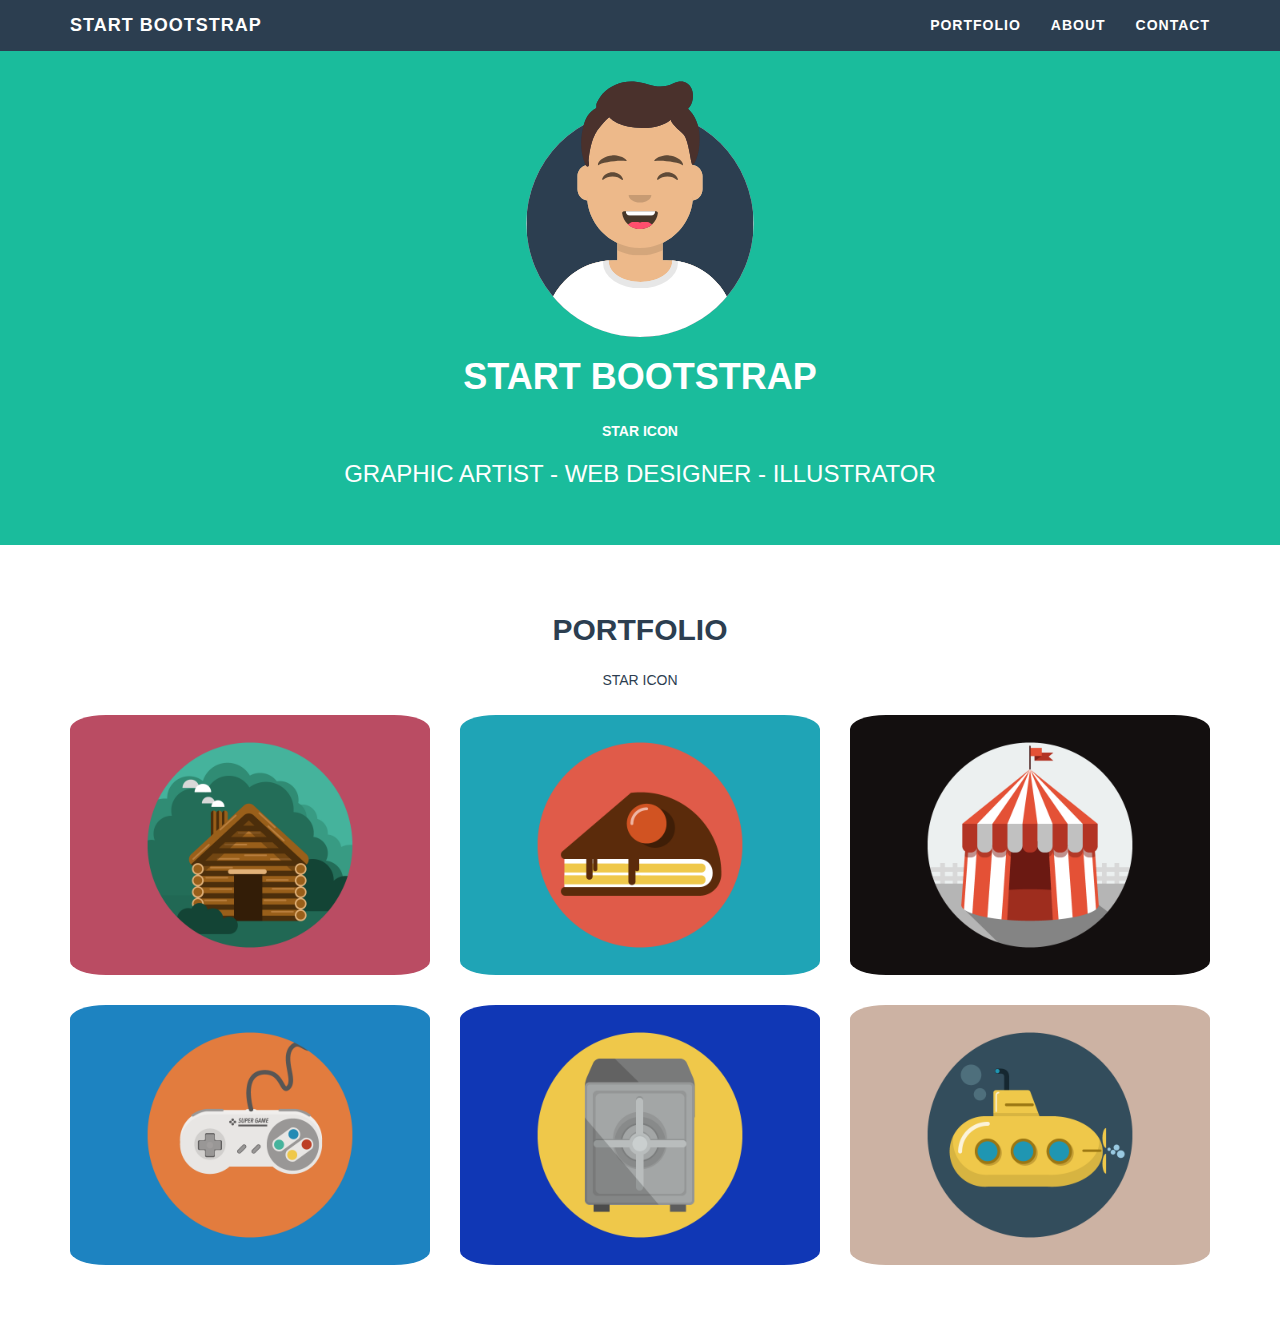
==== index-tests.html @ 2bc86cb7 "nav top fix ok" ====
<!DOCTYPE html>
<html lang="en">
    <head>
        <meta charset="UTF-8">
        <meta http-equiv="X-UA-Compatible" content="IE=edge">
        <meta name="viewport" content="width=device-width, initial-scale=1.0">
        <!-- Latest compiled and minified CSS -->
        <link rel="stylesheet" href="https://maxcdn.bootstrapcdn.com/bootstrap/3.3.7/css/bootstrap.min.css" integrity="sha384-BVYiiSIFeK1dGmJRAkycuHAHRg32OmUcww7on3RYdg4Va+PmSTsz/K68vbdEjh4u" crossorigin="anonymous">
        
        <link rel="stylesheet" href="tests.css">
        <title>Document</title>
    </head>
    <body>
    
          <!--header-->
          <header>
            
                <nav class="navbar navbar_top navbar-fixed-top">
                    <div class="container">
                      <!-- Brand and toggle get grouped for better mobile display -->
                      <div class="navbar-header">
                        <button type="button" class="navbar-toggle collapsed" data-toggle="collapse" data-target="#bs-example-navbar-collapse-1" aria-expanded="false" >
                          <span class="sr-only">Toggle navigation</span>
                          <span class="icon-bar"></span>
                          <span class="icon-bar"></span>
                          <span class="icon-bar"></span>
                        </button>
                        <a class="navbar-brand" href="#">Start Bootstrap</a>
                      </div>
                  
                      <!-- Collect the nav links, forms, and other content for toggling -->
                      <div class="collapse navbar-collapse" id="bs-example-navbar-collapse-1">
                        
                        <ul class="nav navbar-nav navbar-right pippo">
                            <li>
                                <a href="#portfolio">portfolio</a>
                            </li>
                            <li>
                                <a href="#about">About</a>
                            </li>
                            <li>
                                <a href="#contact">Contact</a>
                            </li>
                        </ul>
                      </div><!-- /.navbar-collapse -->
                    </div><!-- /.container-fluid -->
                  </nav>
                
            
            <div id="fluid_hero">
                <img src="./img/avatar.svg" alt="male avatar">
                <h1><strong>start Bootstrap</strong></h1>
                <p>star icon</p>
                <h3>graphic artist - web designer - illustrator</h3> 
            </div>

        </header>
        
        <!--header-->

        <!--main-->
        <main>
            <section id="portfolio">
                <h2><strong>portfolio</strong></h2>
                <p>star icon</p>
                <div class="container">
                    <div class="row">
                        <div class="col-xs-12 col-sm-6 col-lg-4">
                            <img src="./img/cabin.png" alt="house">
                        </div>
                        <div class="col-xs-12 col-sm-6 col-lg-4">
                            <img src="./img/cake.png" alt="cake">
                        </div>
                        <div class="col-xs-12 col-sm-6 col-lg-4">
                            <img src="./img/circus.png" alt="circ">
                        </div>
                        <div class="col-xs-12 col-sm-6 col-lg-4">
                            <img src="./img/game.png" alt="controller">
                        </div>
                        <div class="col-xs-12 col-sm-6 col-lg-4">
                            <img src="./img/safe.png" alt="safe value">
                        </div>
                        <div class="col-xs-12 col-sm-6 col-lg-4">
                            <img src="./img/submarine.png" alt="yellow submarine"> 
                        </div>
                    </div>
                </div>
            </section> 


        <!-- jQuery (necessary for Bootstrap's JavaScript plugins) -->
        <script src="https://ajax.googleapis.com/ajax/libs/jquery/1.12.4/jquery.min.js"></script>
        <!-- Latest compiled and minified JavaScript -->
        <script src="https://maxcdn.bootstrapcdn.com/bootstrap/3.3.7/js/bootstrap.min.js" integrity="sha384-Tc5IQib027qvyjSMfHjOMaLkfuWVxZxUPnCJA7l2mCWNIpG9mGCD8wGNIcPD7Txa" crossorigin="anonymous"></script>
    </body>
</html>
---- tests.css ----
/* nav bar */
/* #fluid_nav {
    height: 85px; debug
    padding-top: 30px; debug
    background-color: #2C3E50;
} */
/* hero */
html {
    scroll-behavior: smooth;    
}
.navbar_top {
    color: #fff;
    font-weight: 900;
    letter-spacing: 1px;
    text-transform: uppercase;
    background-color: #2C3E50;
    border-color: #2C3E50;
}
.navbar_top .navbar-toggle .icon-bar {
    background-color: #888;
}
.navbar_top .navbar-toggle:focus,
.navbar_top .navbar-toggle:hover {
    background-color: #ddd;
}
.navbar-toggle { 
    border: 1px solid #ffffff;
}
.navbar-brand {
    color: #fff;
}
a:focus,
a:hover {
    color: #ffffff;
}
.nav>li>a {
    color: #fff;
}
.nav>li>a:focus, .nav>li>a:hover {
    text-decoration: none;
    background-color: #2C3E50;
    color: #1ABC9C;
}

#fluid_hero {
    padding: 48px 0;
    text-align: center;
    font-weight: 700;
    color: #fff;
    background-color: #1ABC9C;
    text-transform: uppercase;
}
#fluid_hero img {
    width: 250px;
    margin-top: 24px;
}
#fluid_hero h1{
    margin-bottom: 24px;
}

/* portfolio */
#portfolio {
    padding: 48px;
    text-align: center;
    text-transform: uppercase;
    color: #2C3E50;
}
#portfolio h2 {
    margin-bottom: 24px;
}
#portfolio img {
    width: 100%;
    padding: 15px 0;
    border-radius: 10%;
}
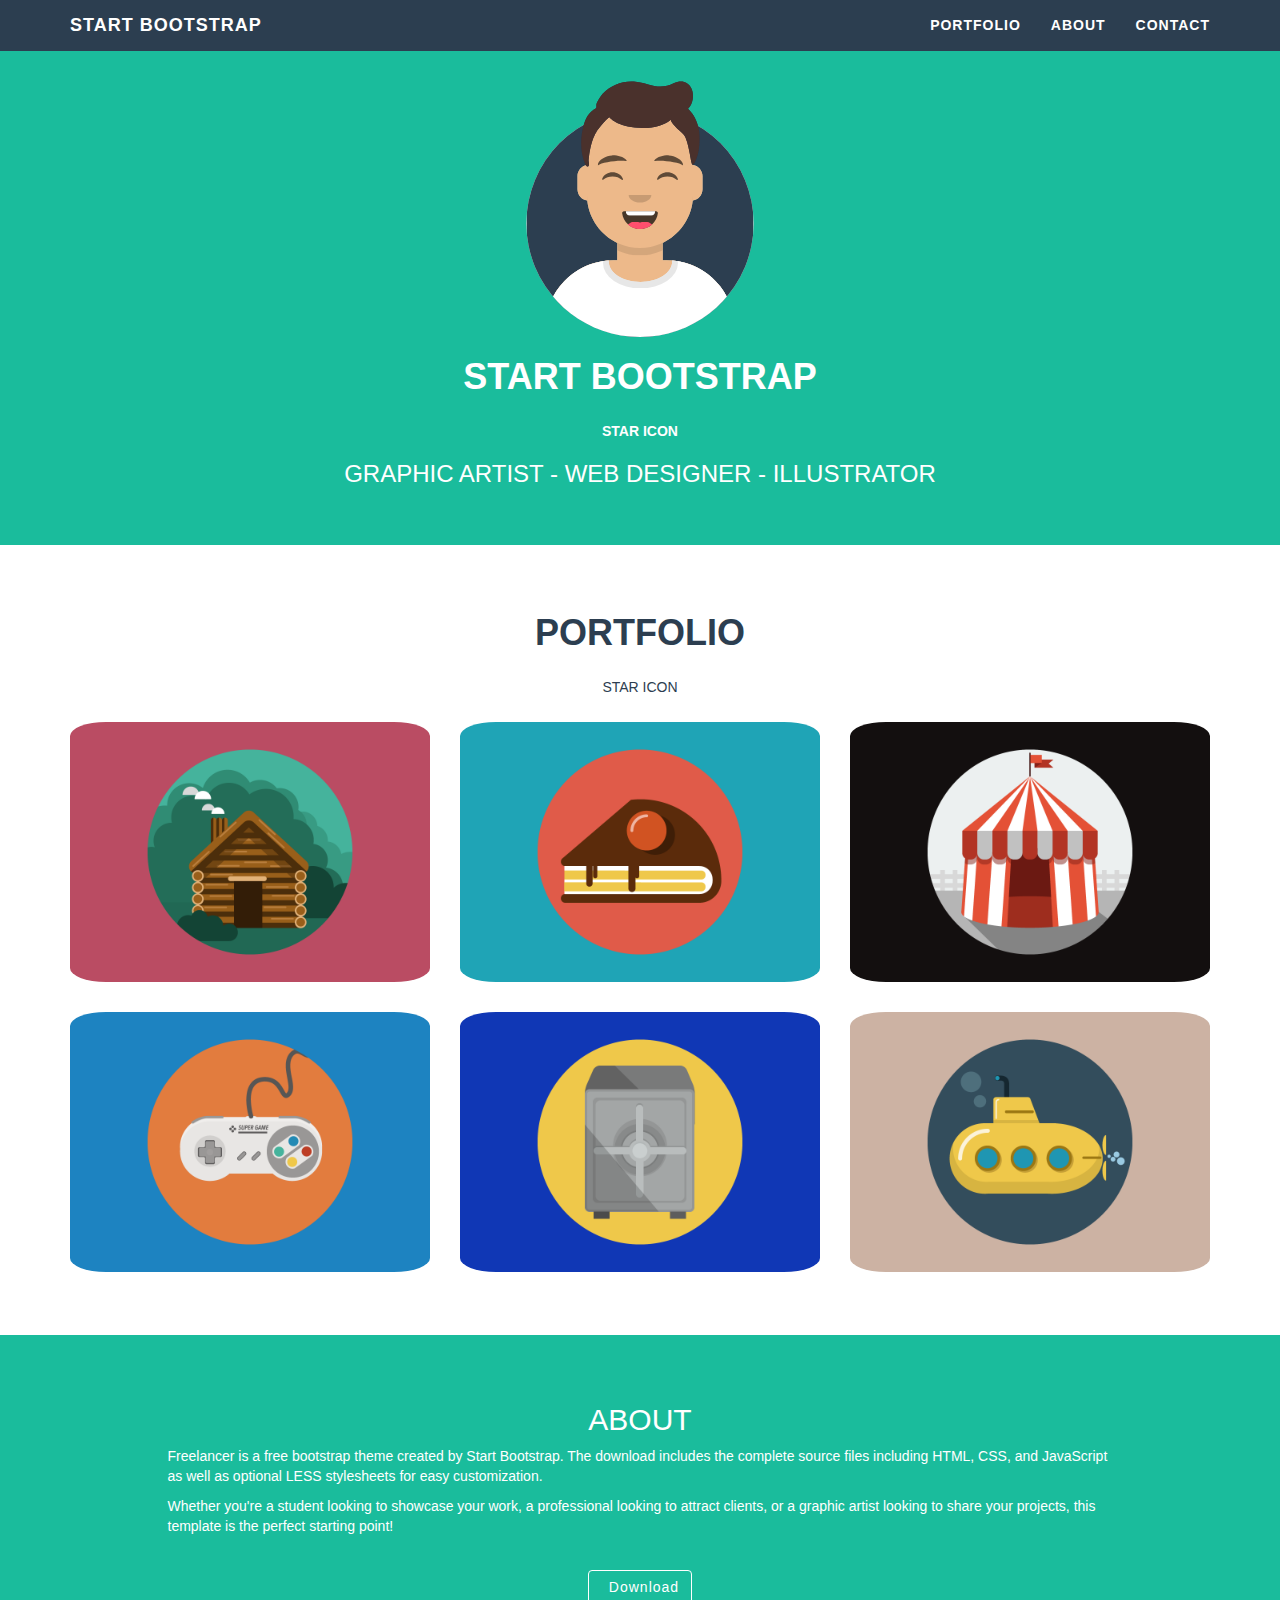
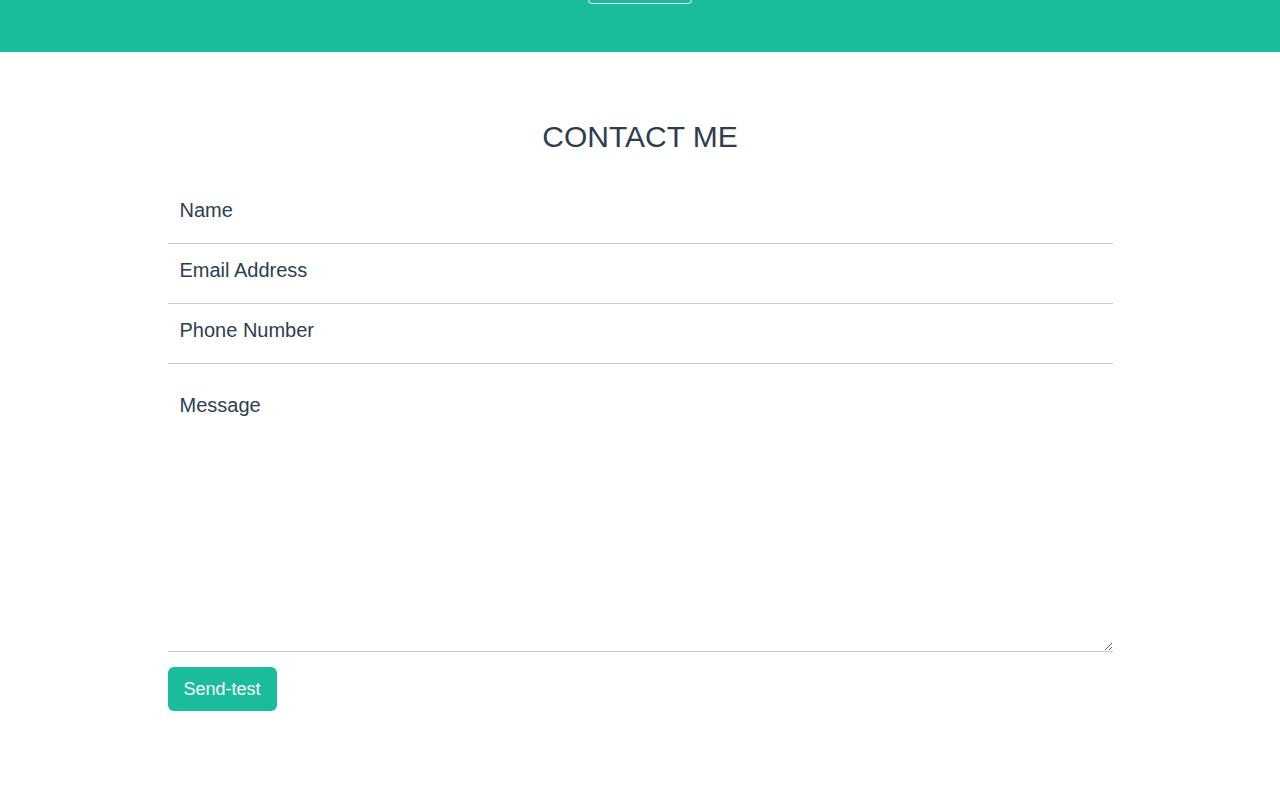
==== commit 4a5a6598: "btn ok" ====
--- a/index-tests.html
+++ b/index-tests.html
@@ -7,8 +7,12 @@
         <!-- Latest compiled and minified CSS -->
         <link rel="stylesheet" href="https://maxcdn.bootstrapcdn.com/bootstrap/3.3.7/css/bootstrap.min.css" integrity="sha384-BVYiiSIFeK1dGmJRAkycuHAHRg32OmUcww7on3RYdg4Va+PmSTsz/K68vbdEjh4u" crossorigin="anonymous">
         
+        <!--font awesome link-->
+        <link rel="stylesheet" href="https://cdnjs.cloudflare.com/ajax/libs/font-awesome/5.15.3/css/all.min.css" integrity="sha512-iBBXm8fW90+nuLcSKlbmrPcLa0OT92xO1BIsZ+ywDWZCvqsWgccV3gFoRBv0z+8dLJgyAHIhR35VZc2oM/gI1w==" crossorigin="anonymous" />
+        <link rel="stylesheet" href="./css/style.css">
+
         <link rel="stylesheet" href="tests.css">
-        <title>Document</title>
+        <title>PROVA PU</title>
     </head>
     <body>
     
@@ -87,6 +91,52 @@
                 </div>
             </section> 
 
+            <section id="about">
+                <h2>About</h2>
+                <div class="container">
+                    <div class="row">
+                        <div class="col-xs-10 col-xs-offset-1 col-md-10">
+                            <p>Freelancer is a free bootstrap theme created by Start Bootstrap. The download includes the complete source files including HTML, CSS, and JavaScript as well as optional LESS stylesheets for easy customization. </p>
+                        </div>
+                        <div class="col-xs-10 col-xs-offset-1 col-md-10">
+                            <p>Whether you're a student looking to showcase your work, a professional looking to attract clients, or a graphic artist looking to share your projects, this template is the perfect starting point! </p>
+                        </div>
+                        <div class="col-xs-12 text-center">
+                            <a class="btn btn-default btn_download" href="#" role="button">
+                                <i class="fas fa-download"></i>Download
+                            </a>
+                        </div>
+                    </div>
+                </div>
+            </section>
+
+            <section id="contact">
+                <h2>Contact me</h2>
+                <div class="container">
+                    <div class="row">
+                        <div class="col-xs-10 col-xs-offset-1 col-md-10">
+                            
+                            <form action="/action_page.php" method="post">
+                                <div class="form-group">
+                                    <input type="text" class="form-control form_style" id="name" maxlength="30" placeholder="Name">
+                                </div>
+                                <div class="form-group">
+                                    <input type="email" class="form-control form_style" id="exampleInputEmail1" placeholder="Email Address">
+                                </div>
+                                <div class="form-group">
+                                    <input type="tel" class="form-control form_style"  id="phone" name="phone" placeholder="Phone Number" pattern="[0-9]{3}[0-9]{4}[0-9]{3}">
+                                </div>
+                                <div class="form-group">
+                                    <textarea class="form-control form_style" rows="8" placeholder="Message"></textarea>
+                                </div>
+                                <button type="submit" class="btn btn-success btn-lg btn_send">Send-test</button>
+                            </form>
+
+                        </div>
+                    </div>
+                </div>
+            </section>
+
 
         <!-- jQuery (necessary for Bootstrap's JavaScript plugins) -->
         <script src="https://ajax.googleapis.com/ajax/libs/jquery/1.12.4/jquery.min.js"></script>
--- a/css/style.css
+++ b/css/style.css
@@ -0,0 +1,224 @@
+/*debug*/
+/* [class*="col-"] {
+    background-color: #d8d8d8;
+    border: 1px solid black;
+} */
+
+/* nav bar */
+html {
+    scroll-behavior: smooth;    
+}
+.navbar_top {
+    color: #fff;
+    font-weight: 900;
+    letter-spacing: 1px;
+    text-transform: uppercase;
+    background-color: #2C3E50;
+    border-color: #2C3E50;
+}
+.navbar_top .navbar-toggle .icon-bar {
+    background-color: #888;
+}
+.navbar_top .navbar-toggle:focus,
+.navbar_top .navbar-toggle:hover {
+    background-color: #ddd;
+}
+.navbar-toggle { 
+    border: 1px solid #ffffff;
+}
+.navbar-brand {
+    color: #fff;
+}
+a:focus,
+a:hover {
+    color: #ffffff;
+}
+.nav>li>a {
+    color: #fff;
+}
+.nav>li>a:focus, .nav>li>a:hover {
+    text-decoration: none;
+    background-color: #2C3E50;
+    color: #1ABC9C;
+}
+/* hero */
+#fluid_hero {
+    padding: 48px 0;
+    text-align: center;
+    font-weight: 700;
+    color: #fff;
+    background-color: #1ABC9C;
+    text-transform: uppercase;
+}
+#fluid_hero img {
+    width: 250px;
+    margin-top: 24px;
+}
+#fluid_hero h1{
+    margin-bottom: 24px;
+}
+
+/* portfolio */
+#portfolio {
+    padding: 48px;
+    text-align: center;
+    text-transform: uppercase;
+    color: #2C3E50;
+}
+#portfolio h2 {
+    margin-bottom: 24px;
+}
+#portfolio img {
+    width: 100%;
+    padding: 15px 0;
+    border-radius: 10%;
+}
+
+/*about*/
+#about {
+    color: #ffffff;
+    padding: 48px 0;
+    margin: 0 auto;
+    background-color: #1ABC9C;
+}
+#about h2,
+#contact h2 {
+    text-align: center;
+    text-transform: uppercase;
+}
+/*contact*/
+#contact {
+    padding: 48px 0;
+    color: #2C3E50;
+}
+/* btn download */
+.btn_download i {
+    margin-right: 8px;
+}
+.btn_download {
+    letter-spacing: 1px;
+    margin-top: 24px;
+    background-color: transparent;
+    border: 1px solid #fff;
+    color: #fff;
+}
+/*form*/
+form {
+    padding: 36px 0; /*forse solo top*/
+}
+.form_style {
+    border-top: 0;
+    border-left: 0;
+    border-right: 0;
+    font-size: 20px;
+}
+.form_style {
+    border-radius: 0;
+    box-shadow:  none;
+    transition: none;
+    padding-top: 12px; /*per distanziare placehoder da bottom*/
+    padding-bottom: 32px;
+}
+.form_style::placeholder {
+    color: #2C3E50;
+    padding-bottom: 16px;
+    /* font-weight: 600;  */
+}
+.form-control:focus {
+    box-shadow: none;
+    border-color: #1ABC9C;
+}
+/* button from*/
+.btn_send {
+    border: transparent;
+    background-color: #1ABC9C;
+}
+.btn_send:hover {
+    color: #fff;
+    background-color: #24a087;
+    border-color:  #154138;
+}
+.btn_send:active,
+.btn_send:focus {
+    color: #fff;
+    background-color: #9ad4c9 !important;
+    border-color:  #6f7271 !important;
+}
+
+/*footer top*/
+footer {
+    color: #ffffff;
+    text-align: center;
+}
+
+#footer_top {
+    padding: 48px;
+    background-color: #3A546D;
+}
+#footer_top h4 {
+    text-transform: uppercase;
+}
+/* social icon */
+#around_web ul {
+    padding-left: 0; /*ereditato pad 40px da non so dove*/
+    list-style: none;
+}
+#around_web li {
+    width: 45px;
+    margin-right: 16px;
+    padding: 12px 0;
+    border: 1px solid #ffffff;
+    border-radius: 50%;
+    display: inline-block;
+    transition: 0.4s;
+}
+#around_web a {
+    border-radius: 50%;
+    text-align: center;
+    color: #ffffff;
+    padding: 12px 16px;
+    transition: 0.4s;
+}
+/* social icon hover */
+#around_web li:hover {
+    background-color: #ffffff;
+}
+#around_web li:hover i {
+    color: #2C3E50;
+}
+/* link footer hover */
+#link_inline {
+    color: #1ABC9C;
+    transition: 0.4s;
+}
+#link_inline:hover {
+    color: #2f917d;
+    text-decoration: underline;
+}
+/*footer bottom*/
+#footer_bottom {
+    padding: 48px;
+    background-color: #2C3E50;
+}
+
+
+
+/* Small devices (tablets, 768px and up) */ 
+@media (min-width:768px) { 
+    #fluid-hero h1{
+        font-size: 42px;
+    }
+    #portfolio h2 {
+        font-size: 36px;
+    }
+}
+
+/* Medium devices (desktops, 992px and up) */
+@media (min-width:992px) {
+    
+}
+
+/* Large devices (large desktops, 1200px and up) */
+@media (min-width:1200px) {
+
+}--- a/tests.css
+++ b/tests.css
@@ -72,4 +72,75 @@
     width: 100%;
     padding: 15px 0;
     border-radius: 10%;
+}
+
+/*about*/
+#about {
+    color: #ffffff;
+    padding: 48px 0;
+    margin: 0 auto;
+    background-color: #1ABC9C;
+}
+#about h2,
+#contact h2 {
+    text-align: center;
+    text-transform: uppercase;
+}
+#contact {
+    padding: 48px 0;
+    color: #2C3E50;
+}
+.btn_download i {
+    margin-right: 8px;
+}
+.btn_download {
+    letter-spacing: 1px;
+    margin-top: 24px;
+    background-color: transparent;
+    border: 1px solid #fff;
+    color: #fff;
+}
+
+/* form */
+form {
+    padding: 36px 0; /*forse solo top*/
+}
+.form_style {
+    border-top: 0;
+    border-left: 0;
+    border-right: 0;
+    font-size: 20px;
+}
+.form_style {
+    border-radius: 0;
+    box-shadow:  none;
+    transition: none;
+    padding-top: 12px; /*per distanziare placehoder da bottom*/
+    padding-bottom: 32px;
+}
+.form_style::placeholder {
+    color: #2C3E50;
+    padding-bottom: 16px;
+    /* font-weight: 600;  */
+}
+.form-control:focus {
+    box-shadow: none;
+    border-color: #1ABC9C;
+}
+
+/* button from*/
+.btn_send {
+    border: transparent;
+    background-color: #1ABC9C;
+}
+.btn_send:hover {
+    color: #fff;
+    background-color: #24a087;
+    border-color:  #154138;
+}
+.btn_send:active,
+.btn_send:focus {
+    color: #fff;
+    background-color: #9ad4c9 !important;
+    border-color:  #6f7271 !important;
 }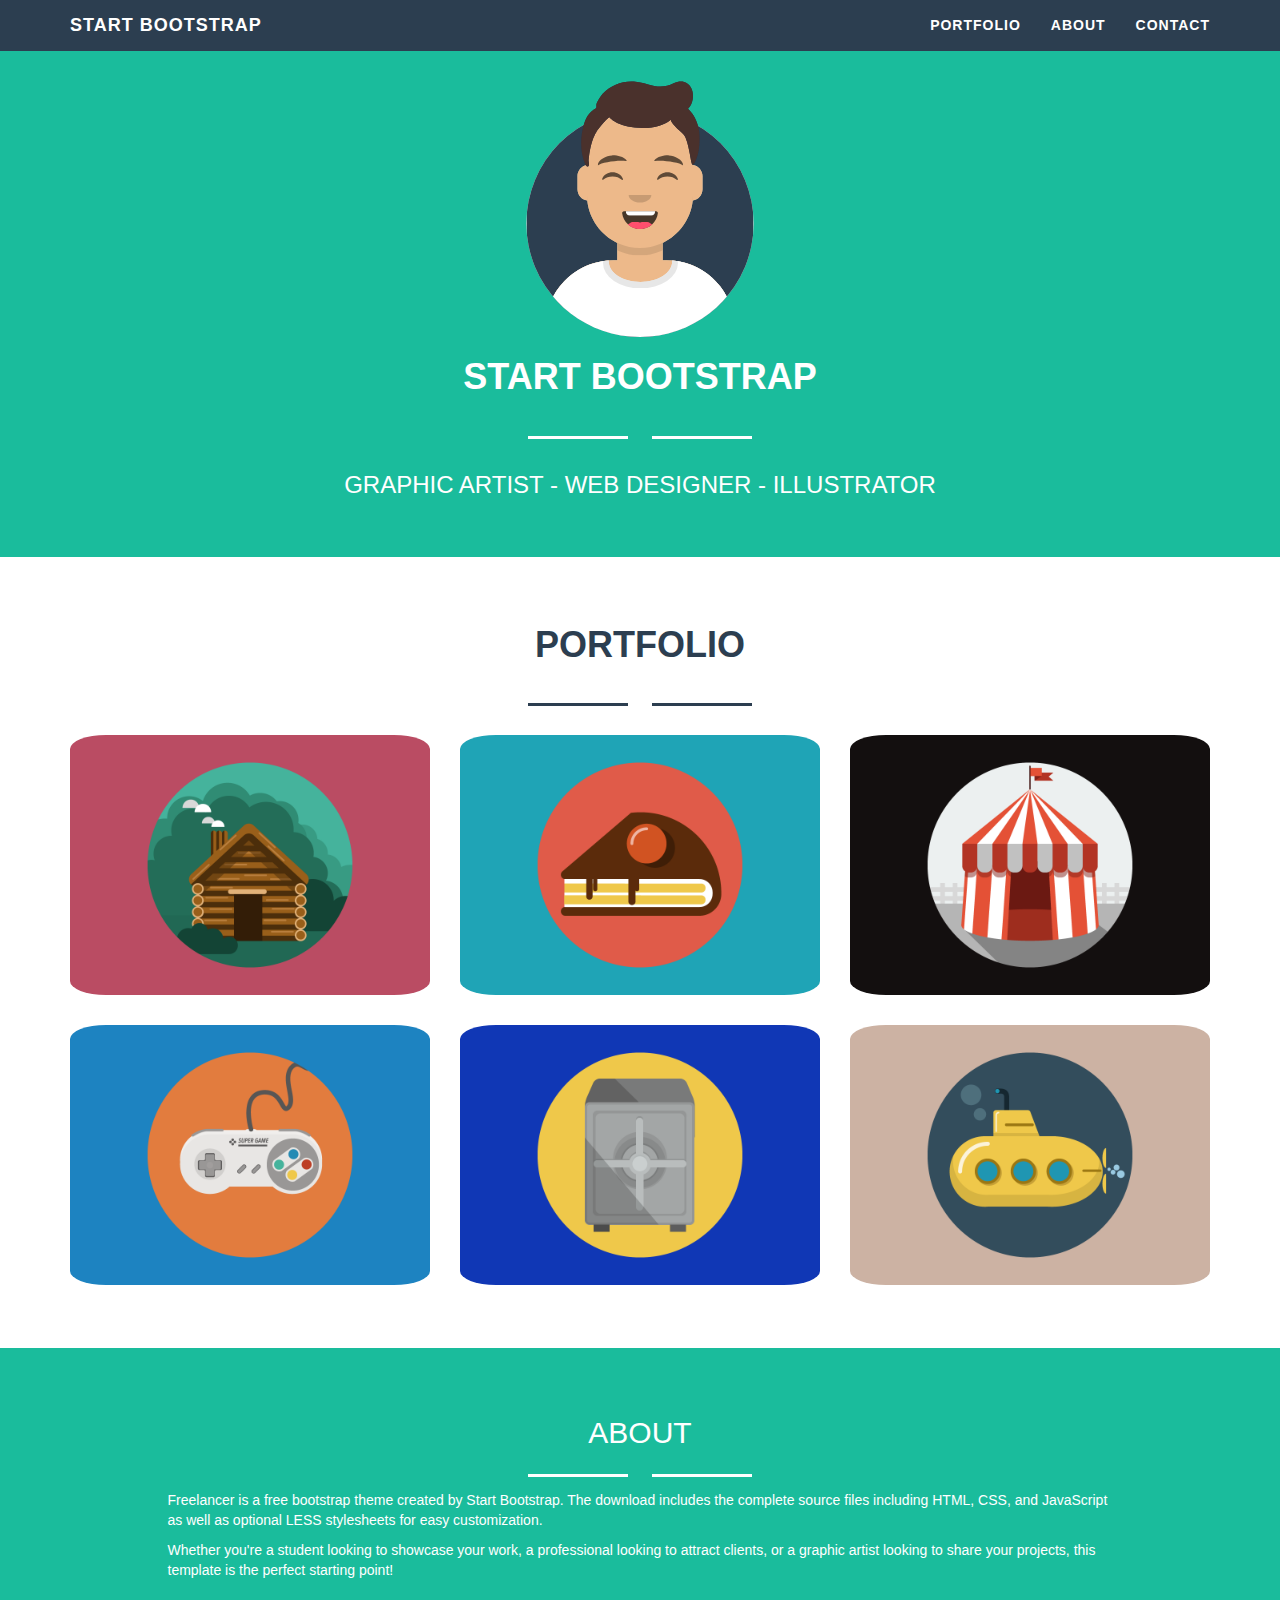
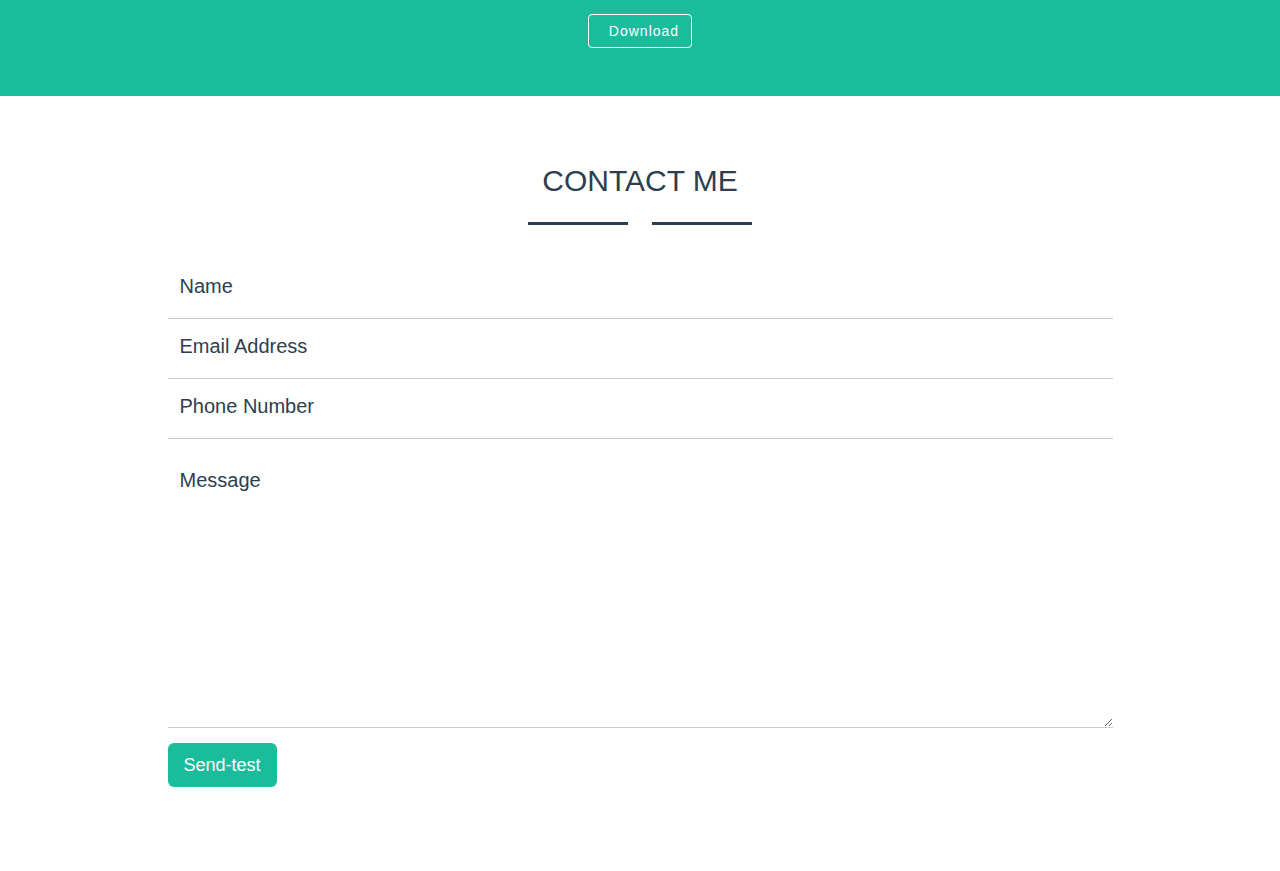
==== commit cc6f1e15: "star ok" ====
--- a/index-tests.html
+++ b/index-tests.html
@@ -54,7 +54,9 @@
             <div id="fluid_hero">
                 <img src="./img/avatar.svg" alt="male avatar">
                 <h1><strong>start Bootstrap</strong></h1>
-                <p>star icon</p>
+                <span class="line"></span>
+                <i class="fas fa-star"></i>
+                <span class="line"></span>
                 <h3>graphic artist - web designer - illustrator</h3> 
             </div>
 
@@ -66,7 +68,9 @@
         <main>
             <section id="portfolio">
                 <h2><strong>portfolio</strong></h2>
-                <p>star icon</p>
+                <span class="line_blk"></span>
+                <i class="fas fa-star"></i>
+                <span class="line_blk"></span>
                 <div class="container">
                     <div class="row">
                         <div class="col-xs-12 col-sm-6 col-lg-4">
@@ -92,9 +96,16 @@
             </section> 
 
             <section id="about">
-                <h2>About</h2>
+                
                 <div class="container">
+                 
                     <div class="row">
+                        <div class="col-xs-12 text-center">
+                            <h2>About</h2>
+                            <span class="line"></span>
+                            <i class="fas fa-star text-center"></i>
+                            <span class="line"></span>
+                        </div>
                         <div class="col-xs-10 col-xs-offset-1 col-md-10">
                             <p>Freelancer is a free bootstrap theme created by Start Bootstrap. The download includes the complete source files including HTML, CSS, and JavaScript as well as optional LESS stylesheets for easy customization. </p>
                         </div>
@@ -114,6 +125,11 @@
                 <h2>Contact me</h2>
                 <div class="container">
                     <div class="row">
+                        <div class="col-xs-12 text-center">
+                            <span class="line_blk"></span>
+                            <i class="fas fa-star text-center"></i>
+                            <span class="line_blk"></span>
+                        </div>
                         <div class="col-xs-10 col-xs-offset-1 col-md-10">
                             
                             <form action="/action_page.php" method="post">
--- a/css/style.css
+++ b/css/style.css
@@ -4,10 +4,48 @@
     border: 1px solid black;
 } */
 
-/* nav bar */
 html {
     scroll-behavior: smooth;    
 }
+/*common line star*/
+.fa-star {
+    font-size: 22px;
+}
+.line::before {
+    display: inline-block;
+    content: "";
+    border-top: .3rem solid #ffffff;
+    width: 10rem;
+    margin: -5px 1rem;
+    transform: translateY(-1rem);
+}
+.line::after:last-child {
+    display: inline-block;
+    content: "";
+    border-top: .3rem solid #ffffff;
+    width: 10rem;
+    margin: -5px 1rem;
+    transform: translateY(-1rem);
+}
+.line_blk::before {
+    display: inline-block;
+    content: "";
+    border-top: .3rem solid #2C3E50;
+    width: 10rem;
+    margin: -5px 1rem;
+    transform: translateY(-1rem);
+}
+.line_blk::after:last-child {
+    display: inline-block;
+    content: "";
+    border-top: .3rem solid #2C3E50;
+    width: 10rem;
+    margin: -5px 1rem;
+    transform: translateY(-1rem);
+}
+/*common line star*/
+
+/* nav bar */
 .navbar_top {
     color: #fff;
     font-weight: 900;
--- a/tests.css
+++ b/tests.css
@@ -57,6 +57,43 @@
 #fluid_hero h1{
     margin-bottom: 24px;
 }
+/*common line star*/
+.fa-star {
+    font-size: 22px;
+}
+.line::before {
+    display: inline-block;
+    content: "";
+    border-top: .3rem solid #ffffff;
+    width: 10rem;
+    margin: -5px 1rem;
+    transform: translateY(-1rem);
+}
+.line::after:last-child {
+    display: inline-block;
+    content: "";
+    border-top: .3rem solid #ffffff;
+    width: 10rem;
+    margin: -5px 1rem;
+    transform: translateY(-1rem);
+}
+.line_blk::before {
+    display: inline-block;
+    content: "";
+    border-top: .3rem solid #2C3E50;
+    width: 10rem;
+    margin: -5px 1rem;
+    transform: translateY(-1rem);
+}
+.line_blk::after:last-child {
+    display: inline-block;
+    content: "";
+    border-top: .3rem solid #2C3E50;
+    width: 10rem;
+    margin: -5px 1rem;
+    transform: translateY(-1rem);
+}
+/*common line star*/
 
 /* portfolio */
 #portfolio {
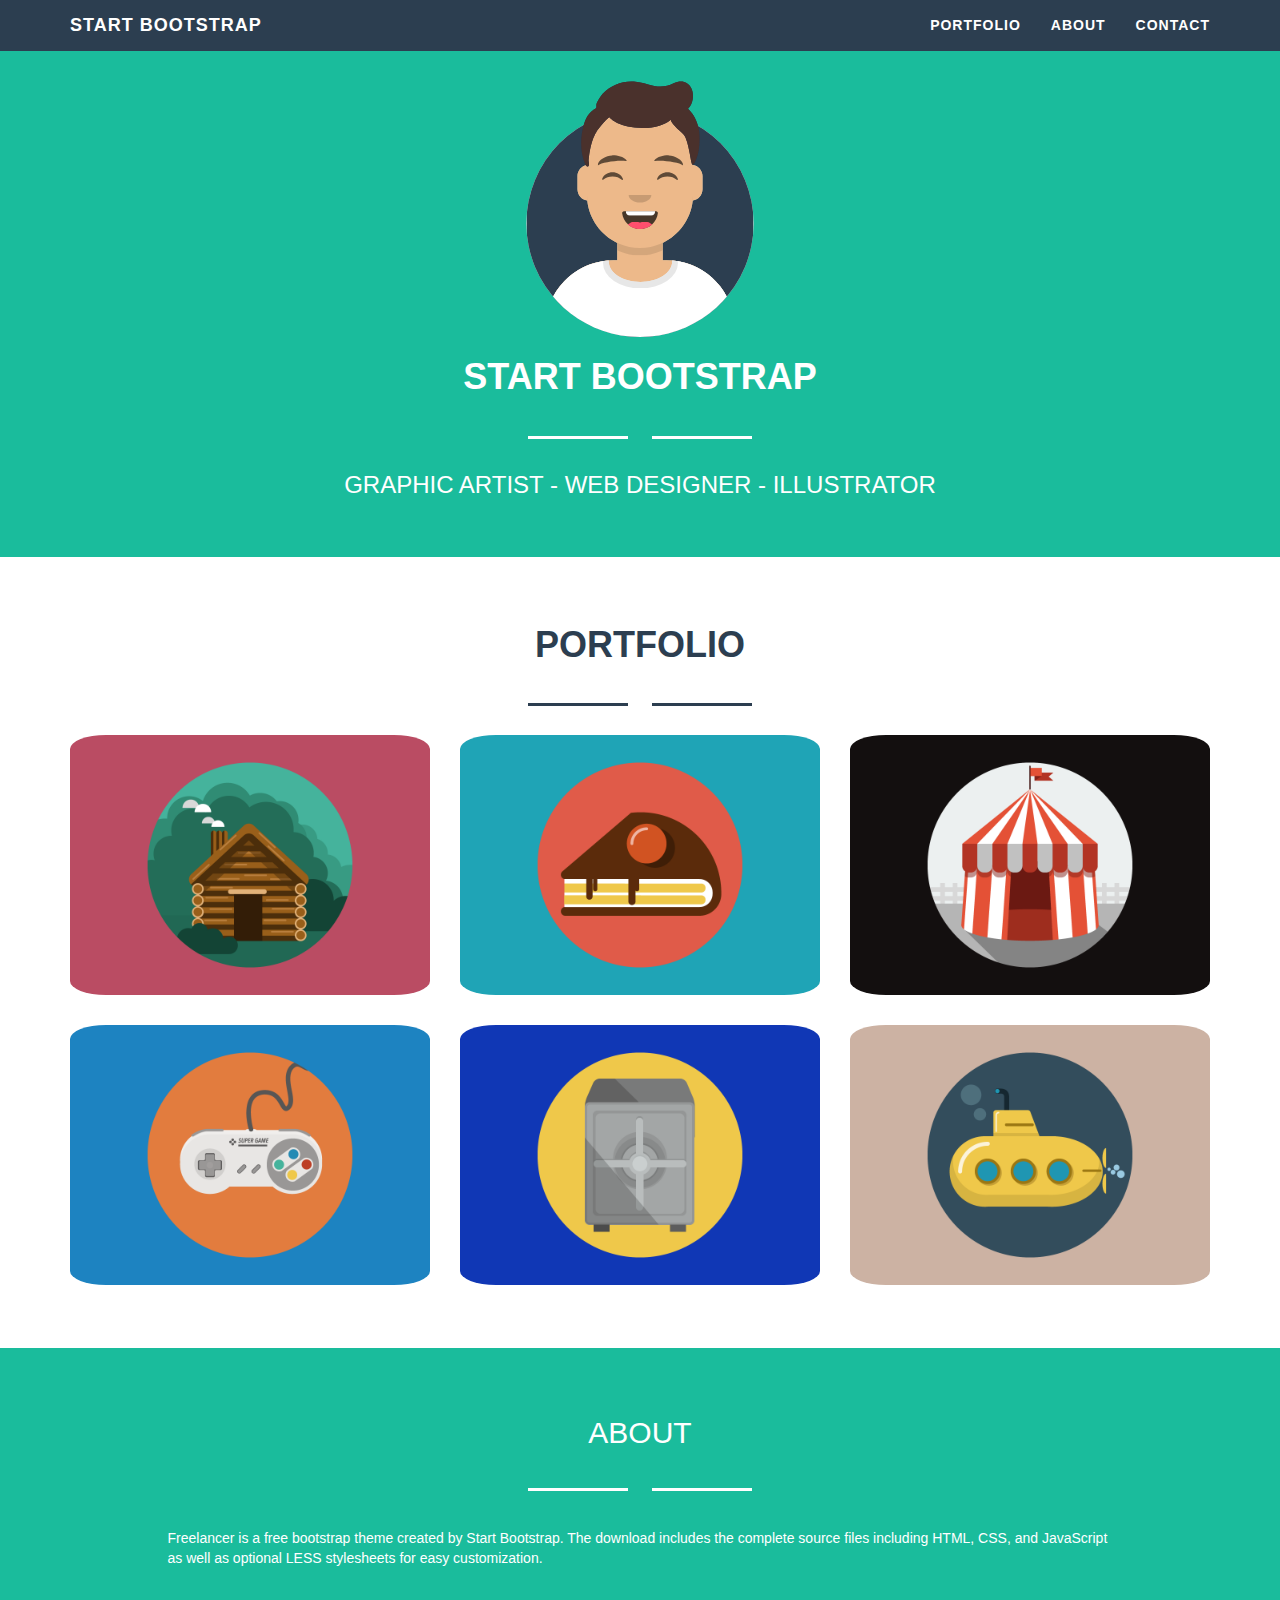
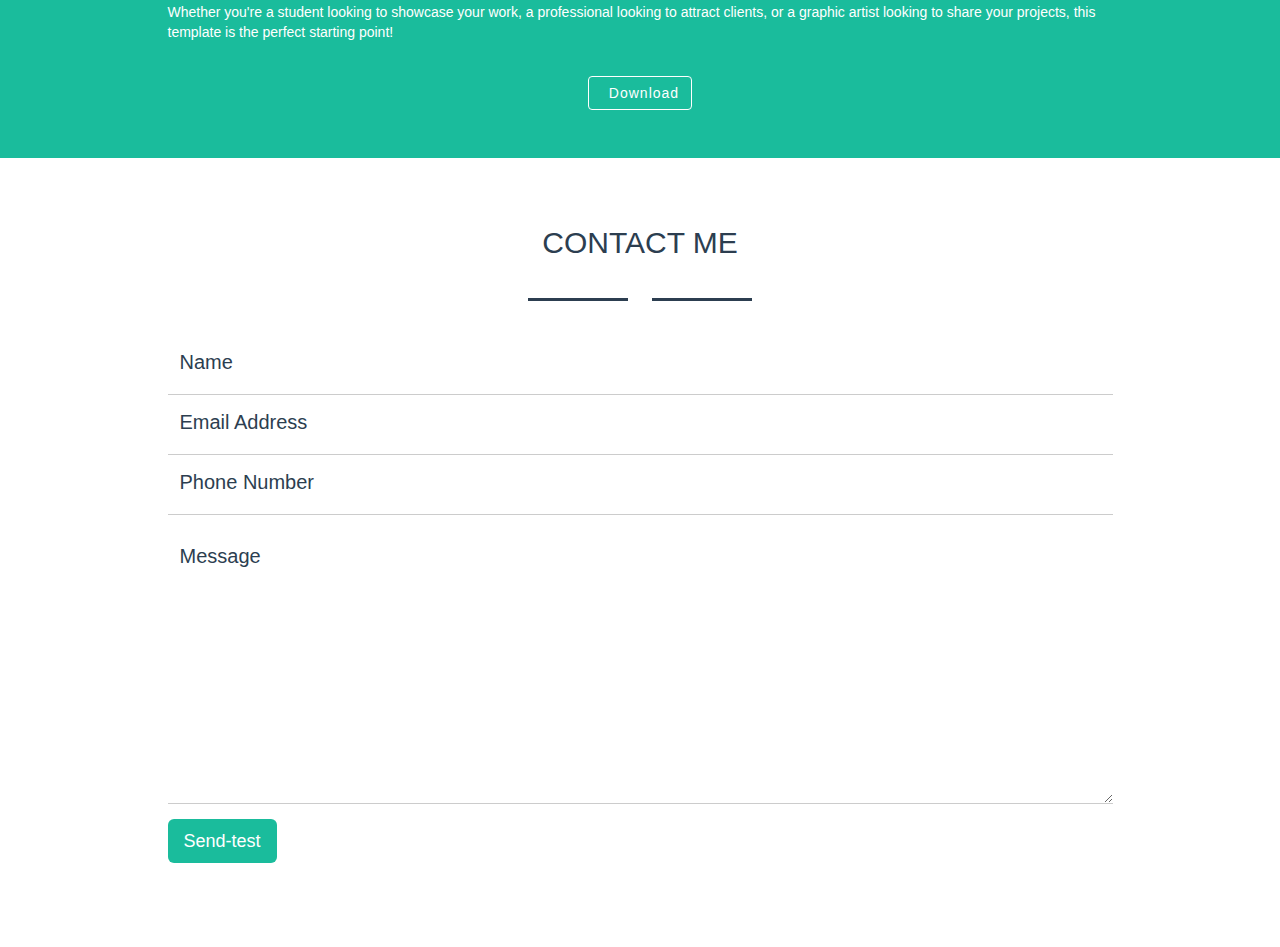
==== commit e65c5819: "fix col about" ====
--- a/index-tests.html
+++ b/index-tests.html
@@ -74,7 +74,9 @@
                 <div class="container">
                     <div class="row">
                         <div class="col-xs-12 col-sm-6 col-lg-4">
-                            <img src="./img/cabin.png" alt="house">
+                            
+                            <img  src="./img/cabin.png" alt="house">
+                            
                         </div>
                         <div class="col-xs-12 col-sm-6 col-lg-4">
                             <img src="./img/cake.png" alt="cake">
--- a/css/style.css
+++ b/css/style.css
@@ -121,8 +121,12 @@
 }
 #about h2,
 #contact h2 {
-    text-align: center;
-    text-transform: uppercase;
+    margin-bottom: 24px;
+    text-align: center;
+    text-transform: uppercase;
+}
+#about p {
+    margin-top: 24px;
 }
 /*contact*/
 #contact {
--- a/tests.css
+++ b/tests.css
@@ -41,7 +41,6 @@
     background-color: #2C3E50;
     color: #1ABC9C;
 }
-
 #fluid_hero {
     padding: 48px 0;
     text-align: center;
@@ -109,6 +108,7 @@
     width: 100%;
     padding: 15px 0;
     border-radius: 10%;
+    position: relative;
 }
 
 /*about*/
@@ -120,8 +120,12 @@
 }
 #about h2,
 #contact h2 {
+    margin-bottom: 24px;
     text-align: center;
     text-transform: uppercase;
+}
+#about p {
+    margin-top: 24px;
 }
 #contact {
     padding: 48px 0;
